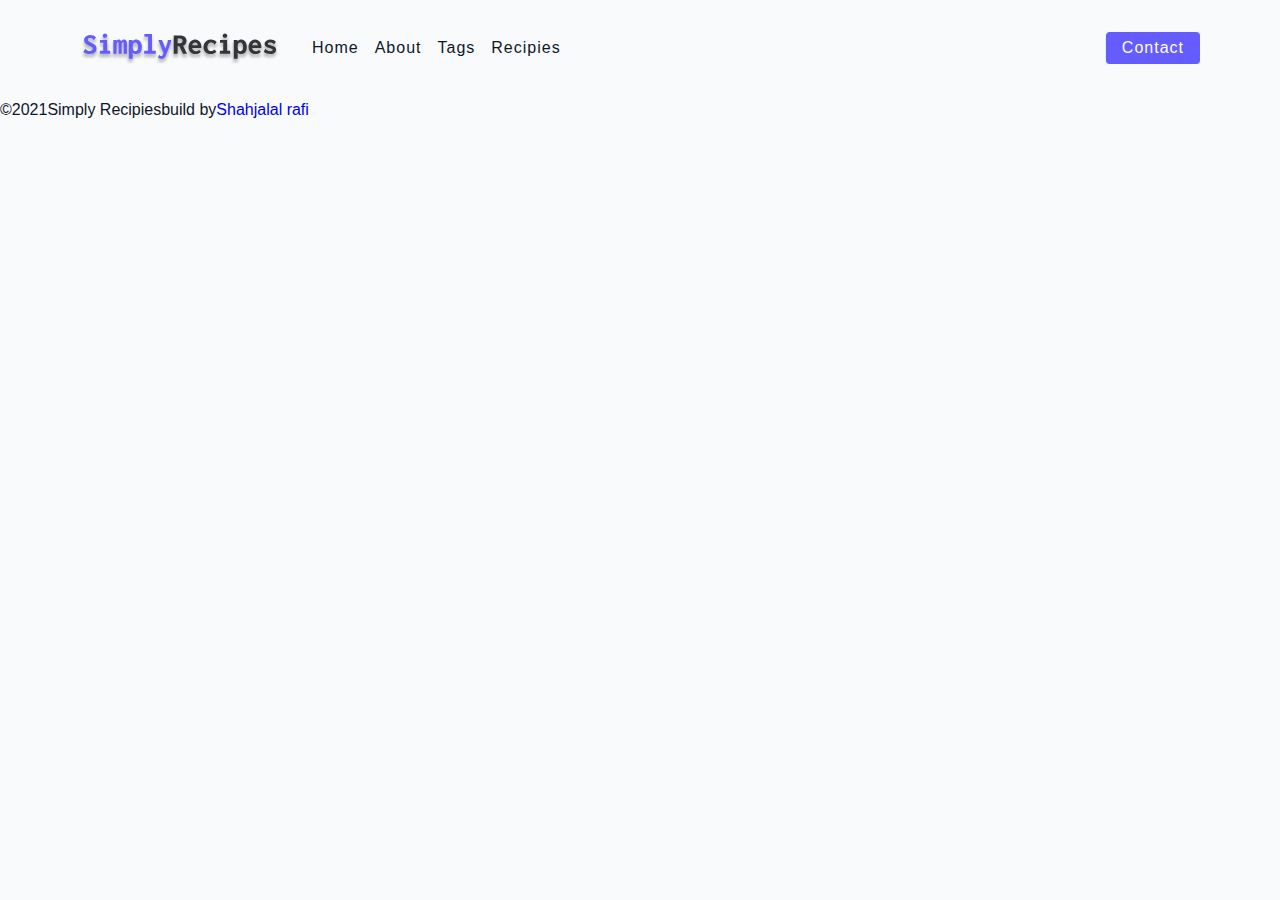
==== index.html @ 2721def8 "uploading simply recipies" ====
<!DOCTYPE html>
<html lang="en">

<head>
  <meta charset="UTF-8" />
  <meta http-equiv="X-UA-Compatible" content="IE=edge" />
  <meta name="viewport" content="width=device-width, initial-scale=1.0" />
  <title>Simply Recipes || Starter</title>
  <!-- favicon -->
  <link rel="shortcut icon" href="./assets/favicon.ico" type="image/x-icon" />
  <!-- normalize -->
  <link rel="stylesheet" href="./css/normalize.css" />
  <!-- font-awesome -->
  <link rel="stylesheet" href="https://cdnjs.cloudflare.com/ajax/libs/font-awesome/5.14.0/css/all.min.css" />
  <!-- main css -->
  <link rel="stylesheet" href="./css/main.css" />
</head>

<body>

  <!-- nav -->
  <nav class="navbar">
    <div class="nav-center">
      <!-- header -->
      <div class="nav-header">
        <a href="index.html" class="logo">
          <img src="assets/logo.svg" alt="simple recipies">
        </a>
        <button type="button" class="btn nav-btn">
          <i class="fas fa-align-justify"></i>
        </button>
      </div>

      <!-- links -->
      <div class="nav-links">
        <a href="index.html" class="nav-link">Home</a>
        <a href="about.html" class="nav-link">about</a>
        <a href="tags.html" class="nav-link">Tags</a>
        <a href="recipes.html" class="nav-link">recipies</a>
        <div class="nav-link contact-link">
          <a href="contact.html" class="btn">contact</a>
        </div>
      </div>
    </div>
  </nav>

  <!-- main start -->
  <main class="page"></main>
  <!-- main end here -->

  <!-- Footer -->
  <footer class="page-footer">
    <p>&copy;<span id="date">2021</span><span class="footer-logo">Simply Recipies</span>build by<a href="https://www.linkedin.com/in/shahjalal-rafi-bb710a1b4/">Shahjalal rafi</a></p>
  </footer>

  <!-- script -->
  <script src="js/app.js"></script>
</body>

</html>
---- css/main.css ----
*,
::after,
::before {
  box-sizing: border-box;
}
/* fonts */

@import url('https://fonts.googleapis.com/css2?family=Roboto:wght@400;500;600&family=Montserrat&display=swap');
html {
  font-size: 100%;
} /*16px*/

:root {
  /* colors */
  --primary-100: #e2e0ff;
  --primary-200: #c1beff;
  --primary-300: #a29dff;
  --primary-400: #837dff;
  --primary-500: #645cff;
  --primary-600: #504acc;
  --primary-700: #3c3799;
  --primary-800: #282566;
  --primary-900: #141233;

  /* grey */
  --grey-50: #f8fafc;
  --grey-100: #f1f5f9;
  --grey-200: #e2e8f0;
  --grey-300: #cbd5e1;
  --grey-400: #94a3b8;
  --grey-500: #64748b;
  --grey-600: #475569;
  --grey-700: #334155;
  --grey-800: #1e293b;
  --grey-900: #0f172a;
  /* rest of the colors */
  --black: #222;
  --white: #fff;
  --red-light: #f8d7da;
  --red-dark: #842029;
  --green-light: #d1e7dd;
  --green-dark: #0f5132;

  /* fonts  */
  --headingFont: 'Roboto', sans-serif;
  --bodyFont: 'Nunito', sans-serif;
  --smallText: 0.7em;
  /* rest of the vars */
  --backgroundColor: var(--grey-50);
  --textColor: var(--grey-900);
  --borderRadius: 0.25rem;
  --letterSpacing: 1px;
  --transition: 0.3s ease-in-out all;
  --max-width: 1120px;
  --fixed-width: 600px;

  /* box shadow*/
  --shadow-1: 0 1px 3px 0 rgba(0, 0, 0, 0.1), 0 1px 2px 0 rgba(0, 0, 0, 0.06);
  --shadow-2: 0 4px 6px -1px rgba(0, 0, 0, 0.1),
    0 2px 4px -1px rgba(0, 0, 0, 0.06);
  --shadow-3: 0 10px 15px -3px rgba(0, 0, 0, 0.1),
    0 4px 6px -2px rgba(0, 0, 0, 0.05);
  --shadow-4: 0 20px 25px -5px rgba(0, 0, 0, 0.1),
    0 10px 10px -5px rgba(0, 0, 0, 0.04);
}

body {
  background: var(--backgroundColor);
  font-family: var(--bodyFont);
  font-weight: 400;
  line-height: 1.75;
  color: var(--textColor);
}

p {
  margin-top: 0;
  margin-bottom: 1.5rem;
  max-width: 40em;
}

h1,
h2,
h3,
h4,
h5 {
  margin: 0;
  margin-bottom: 1.38rem;
  font-family: var(--headingFont);
  font-weight: 400;
  line-height: 1.3;
  text-transform: capitalize;
  letter-spacing: var(--letterSpacing);
}

h1 {
  margin-top: 0;
  font-size: 3.052rem;
}

h2 {
  font-size: 2.441rem;
}

h3 {
  font-size: 1.953rem;
}

h4 {
  font-size: 1.563rem;
}

h5 {
  font-size: 1.25rem;
}

small,
.text-small {
  font-size: var(--smallText);
}

a {
  text-decoration: none;
}
ul {
  list-style-type: none;
  padding: 0;
}

.img {
  width: 100%;
  display: block;
  object-fit: cover;
}
/* buttons */

.btn {
  cursor: pointer;
  color: var(--white);
  background: var(--primary-500);
  border: transparent;
  border-radius: var(--borderRadius);
  letter-spacing: var(--letterSpacing);
  padding: 0.375rem 0.75rem;
  box-shadow: var(--shadow-1);
  transition: var(--transtion);
  text-transform: capitalize;
  display: inline-block;
}
.btn:hover {
  background: var(--primary-700);
  box-shadow: var(--shadow-3);
}
.btn-hipster {
  color: var(--primary-500);
  background: var(--primary-200);
}
.btn-hipster:hover {
  color: var(--primary-200);
  background: var(--primary-700);
}
.btn-block {
  width: 100%;
}

/* alerts */
.alert {
  padding: 0.375rem 0.75rem;
  margin-bottom: 1rem;
  border-color: transparent;
  border-radius: var(--borderRadius);
}

.alert-danger {
  color: var(--red-dark);
  background: var(--red-light);
}
.alert-success {
  color: var(--green-dark);
  background: var(--green-light);
}
/* form */

.form {
  width: 90vw;
  max-width: var(--fixed-width);
  background: var(--white);
  border-radius: var(--borderRadius);
  box-shadow: var(--shadow-2);
  padding: 2rem 2.5rem;
  margin: 3rem auto;
}
.form-label {
  display: block;
  font-size: var(--smallText);
  margin-bottom: 0.5rem;
  text-transform: capitalize;
  letter-spacing: var(--letterSpacing);
}
.form-input,
.form-textarea {
  width: 100%;
  padding: 0.375rem 0.75rem;
  border-radius: var(--borderRadius);
  background: var(--backgroundColor);
  border: 1px solid var(--grey-200);
}

.form-row {
  margin-bottom: 1rem;
}

.form-textarea {
  height: 7rem;
}
::placeholder {
  font-family: inherit;
  color: var(--grey-400);
}
.form-alert {
  color: var(--red-dark);
  letter-spacing: var(--letterSpacing);
  text-transform: capitalize;
}
/* alert */

@keyframes spinner {
  to {
    transform: rotate(360deg);
  }
}

.loading {
  width: 6rem;
  height: 6rem;
  border: 5px solid var(--grey-400);
  border-radius: 50%;
  border-top-color: var(--primary-500);
  animation: spinner .6s linear infinite;
}
.loading {
  margin: 0 auto;
}
/* title */

.title {
  text-align: center;
}

.title-underline {
  background: var(--primary-500);
  width: 7rem;
  height: 0.25rem;
  margin: 0 auto;
  margin-top: -1rem;
}

/*
=============== 
Navbar
===============
*/
nav {
  display: flex;
  justify-content: center;
  align-items: center;
}
.nav-center {
  width: 90vw;
  max-width: var(--max-width);
}

.nav-header {
  height: 6rem;
  display: flex;
  justify-content: space-between;
  align-items: center;
}

.nav-header .logo {
  display: flex;
  align-items: center;
}


.nav-header img {
  width: 200px;
}

.nav-header button {
  padding: .15rem .75rem;
}

.nav-links {
  display: flex;
  flex-direction: column;
  height: 0;
  overflow: hidden;
}

.show-links {
  height: 317px;
}

.nav-link {
  display: block;
  text-align: center;
  text-transform: capitalize;
  border-top: 1px solid var(--grey-500);
  padding: 1rem 0;
  color: var(--grey-900);
  letter-spacing: var(--letterSpacing);
  transition: var(--transition);
}

.nav-link:hover {
  color: var(--primary-500);
}

.contact-link a {
  padding: .15rem 1rem;
}

/* 
  ==========
  main
  ==========
*/


/* 
  ==========
  Footer
  ==========
*/



/* 
  ==========
  media query
  ==========
*/
@media screen and (min-width: 992px) {
    .nav-btn {
      display: none;
    }
    .navbar {
      height: 6rem;
    }
    .nav-center {
      display: flex;
      align-items: center;
    }
    .nav-header {
      height: auto;
      margin-right: 2rem;
    }
    .nav-links {
      height: auto;
      flex-direction: row;
      align-items: center;
      width: 100%;;
    }
    .nav-link {
      padding: 0;
      margin-right: 1rem;
      border-top: none;
      font-size: 1rem;
    }
    .contact-link {
      margin-left: auto;
      margin-right: 0;
    }
}
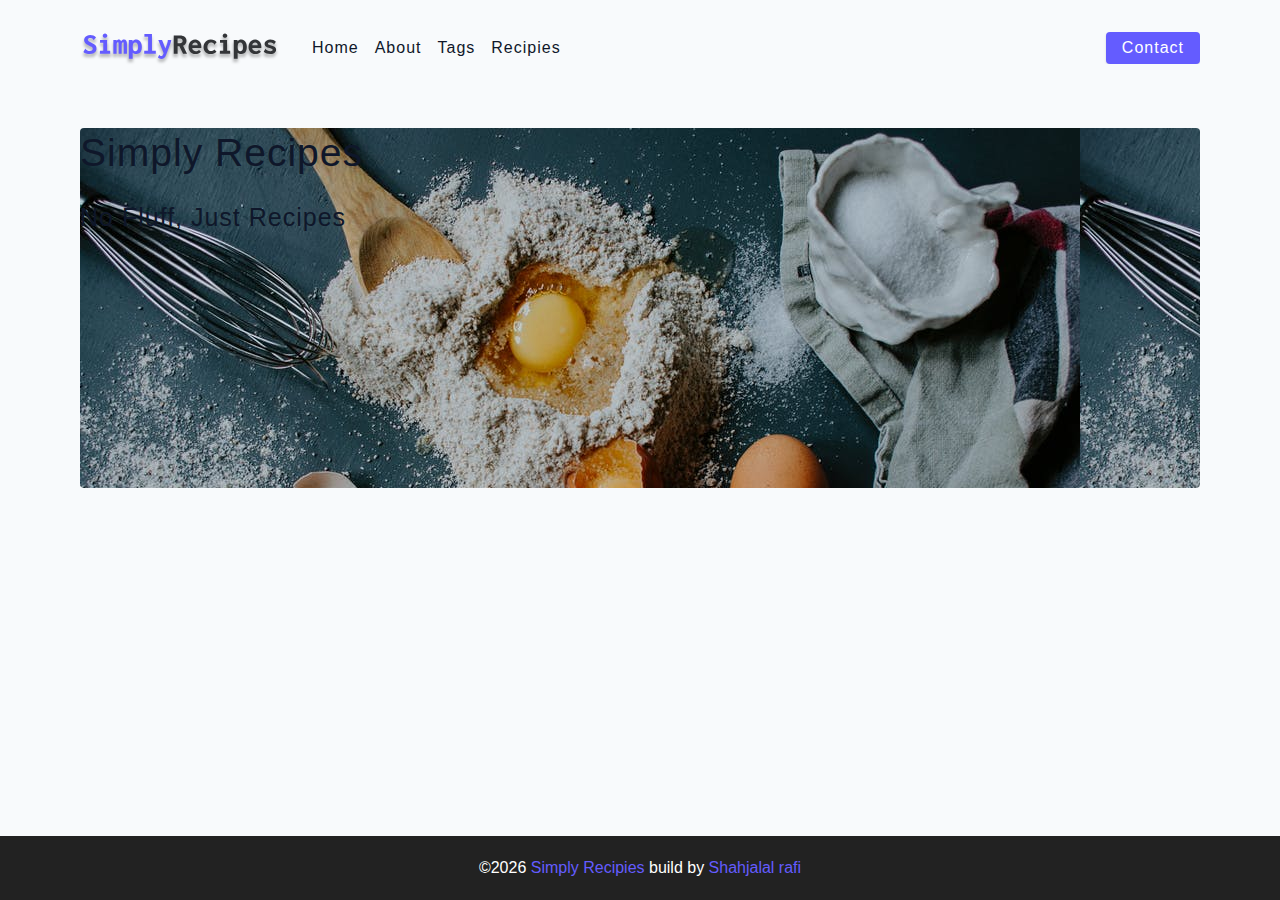
==== commit 38763c29: "added reuseable code in every page" ====
--- a/index.html
+++ b/index.html
@@ -45,12 +45,19 @@
   </nav>
 
   <!-- main start -->
-  <main class="page"></main>
+  <main class="page">
+    <div class="hero">
+      <div class="hero-container">
+        <h2>Simply Recipes</h2>
+        <h4>No Fluff, Just Recipes</h4>
+      </div>
+    </div>
+  </main>
   <!-- main end here -->
 
   <!-- Footer -->
   <footer class="page-footer">
-    <p>&copy;<span id="date">2021</span><span class="footer-logo">Simply Recipies</span>build by<a href="https://www.linkedin.com/in/shahjalal-rafi-bb710a1b4/">Shahjalal rafi</a></p>
+    <p>&copy;<span id="date"></span><span class="footer-logo"> Simply Recipies</span> build by <a href="https://www.linkedin.com/in/shahjalal-rafi-bb710a1b4/"> Shahjalal rafi</a></p>
   </footer>
 
   <!-- script -->
--- a/css/main.css
+++ b/css/main.css
@@ -325,14 +325,48 @@
   main
   ==========
 */
-
+.page {
+  padding-top: 2rem;
+  width: 90vw;
+  max-width: var(--max-width);
+  margin: 0 auto;
+  height: calc(100vh - (6rem + 4rem));
+}
 
 /* 
   ==========
+  hero
+  ==========
+*/
+.hero {
+  background-image: url(../assets//main.jpeg);
+  height: 40vh;
+  border-radius: var(--borderRadius);
+}
+
+
+
+/* 
+  ==========
   Footer
   ==========
 */
-
+.page-footer {
+  background-color: var(--black);
+  color: var(--white);
+  height: 4rem;
+  display: flex;
+  justify-content: center;
+  align-items: center;
+}
+
+.page-footer p {
+  margin-bottom: 0;
+}
+
+.footer-logo, .page-footer a {
+  color: var(--primary-500);
+}
 
 
 /* 
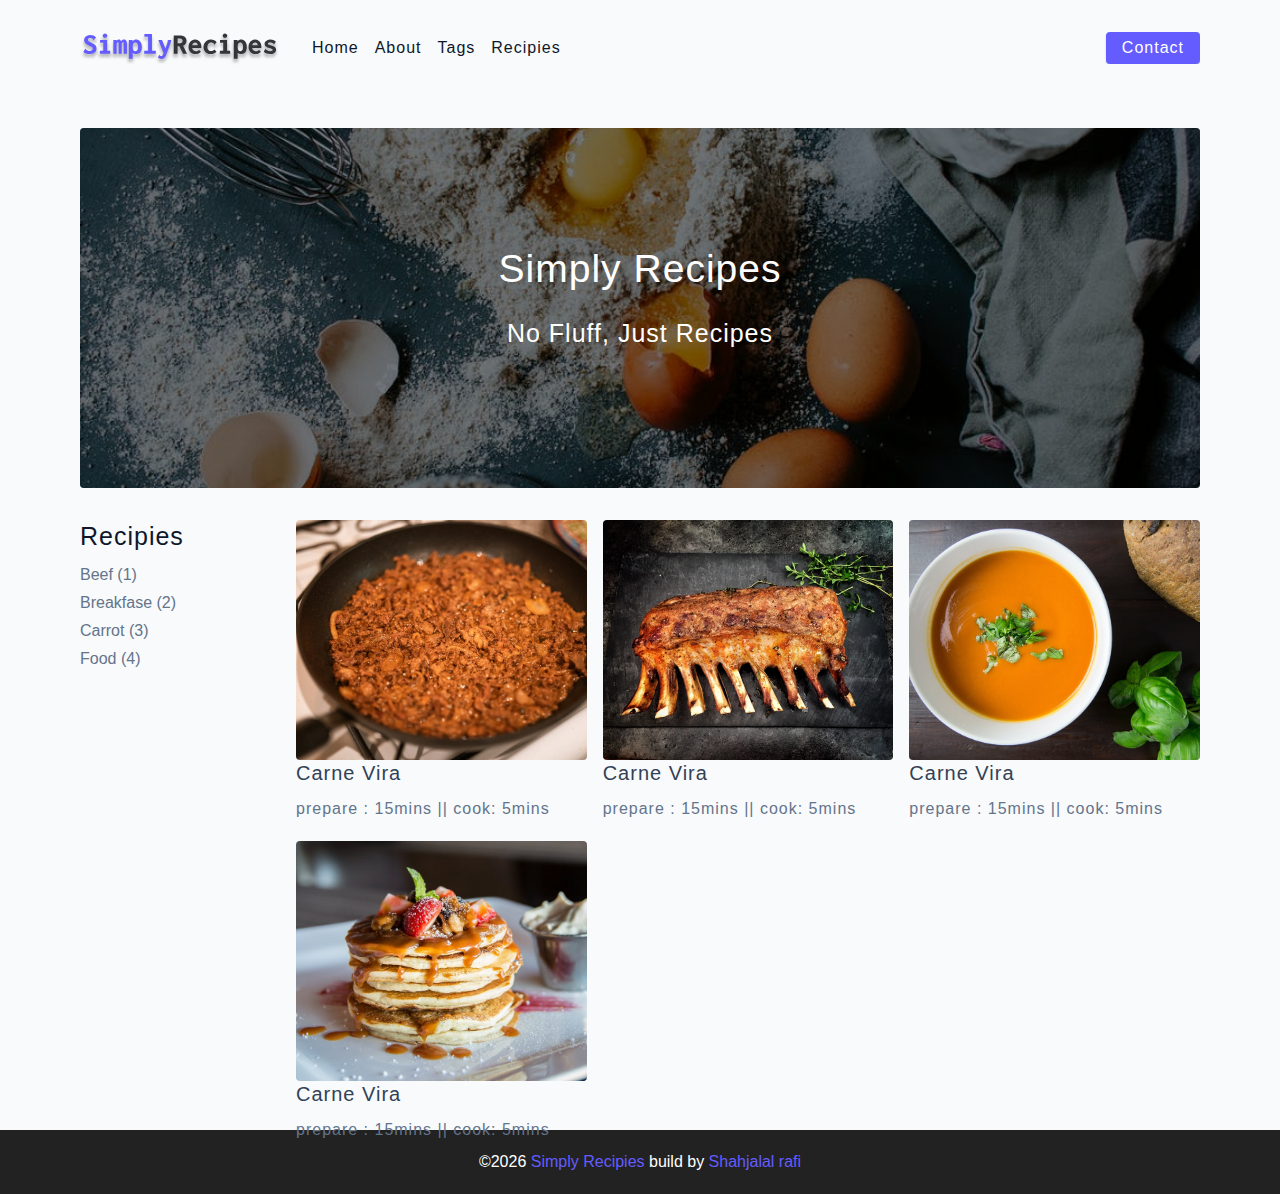
==== commit 04d688bb: "added recipies" ====
--- a/index.html
+++ b/index.html
@@ -46,18 +46,71 @@
 
   <!-- main start -->
   <main class="page">
+    <!-- Hero section start -->
     <div class="hero">
       <div class="hero-container">
-        <h2>Simply Recipes</h2>
-        <h4>No Fluff, Just Recipes</h4>
+        <div class="hero-text">
+          <h2>Simply Recipes</h2>
+          <h4>No Fluff, Just Recipes</h4>
+        </div>
       </div>
     </div>
+    <!-- Hero section start -->
+
+    <!-- Recipies lists start -->
+    <div class="recipies-container">
+      <!-- Tags container start -->
+      <div class="tags-container">
+        <h4>recipies</h4>
+        <div class="tags-lists">
+          <a href="tag-template.html">Beef (1)</a>
+          <a href="tag-template.html">Breakfase (2)</a>
+          <a href="tag-template.html">Carrot (3)</a>
+          <a href="tag-template.html">Food (4)</a>
+        </div>
+      </div>
+      <!-- tags container end -->
+      <!-- Recipies container -->
+      <div class="recipies-lists">
+        <!-- Single recipies -->
+        <a href="single-recipe.html" class="recipe">
+          <img src="assets/recipes/recipe-1.jpeg" alt="food" class="img recipe-img" />
+          <h5>carne vira</h5>
+          <p>prepare : 15mins || cook: 5mins</p>
+        </a>
+        <!-- Single recipies -->
+        <!-- Single recipies -->
+        <a href="single-recipe.html" class="recipe">
+          <img src="assets/recipes/recipe-2.jpeg" alt="food" class="img recipe-img" />
+          <h5>carne vira</h5>
+          <p>prepare : 15mins || cook: 5mins</p>
+        </a>
+        <!-- Single recipies -->
+        <!-- Single recipies -->
+        <a href="single-recipe.html" class="recipe">
+          <img src="assets/recipes/recipe-3.jpeg" alt="food" class="img recipe-img" />
+          <h5>carne vira</h5>
+          <p>prepare : 15mins || cook: 5mins</p>
+        </a>
+        <!-- Single recipies -->
+        <!-- Single recipies -->
+        <a href="single-recipe.html" class="recipe">
+          <img src="assets/recipes/recipe-4.jpeg" alt="food" class="img recipe-img" />
+          <h5>carne vira</h5>
+          <p>prepare : 15mins || cook: 5mins</p>
+        </a>
+        <!-- Single recipies -->
+      </div>
+      <!-- Recipies container end -->
+    </div>
+    <!-- Recipies lists end -->
   </main>
   <!-- main end here -->
 
   <!-- Footer -->
   <footer class="page-footer">
-    <p>&copy;<span id="date"></span><span class="footer-logo"> Simply Recipies</span> build by <a href="https://www.linkedin.com/in/shahjalal-rafi-bb710a1b4/"> Shahjalal rafi</a></p>
+    <p>&copy;<span id="date"></span><span class="footer-logo"> Simply Recipies</span> build by <a
+        href="https://www.linkedin.com/in/shahjalal-rafi-bb710a1b4/"> Shahjalal rafi</a></p>
   </footer>
 
   <!-- script -->
--- a/css/main.css
+++ b/css/main.css
@@ -330,8 +330,9 @@
   width: 90vw;
   max-width: var(--max-width);
   margin: 0 auto;
-  height: calc(100vh - (6rem + 4rem));
-}
+  min-height: calc(100vh - (6rem + 4rem));
+}
+
 
 /* 
   ==========
@@ -339,32 +340,152 @@
   ==========
 */
 .hero {
-  background-image: url(../assets//main.jpeg);
   height: 40vh;
-  border-radius: var(--borderRadius);
-}
-
-
+  position: relative;
+  margin-bottom: 2rem;
+  background: url('../assets/main.jpeg') center/cover no-repeat;
+  border-radius: var(--borderRadius);
+}
+
+.hero-container {
+  position: absolute;
+  top: 0;
+  left: 0;
+  width: 100%;
+  height: 100%;
+  display: flex;
+  align-items: center;
+  justify-content: center;
+  background: rgba(0, 0, 0, 0.4);
+  border-radius: var(--borderRadius);
+}
+
+.hero-text {
+  color: var(--white);
+  text-align: center;
+}
+
+@media screen and (min-width: 768px) {
+  .hero-text h1 {
+    font-size: 4rem;
+    margin-bottom: 0;
+  }
+}
 
 /* 
   ==========
   Footer
   ==========
 */
+.recipies-container {
+  display: grid;
+  gap: 2rem 1rem;
+}
+
+.tags-container {
+  order: 1;
+  display: flex;
+  flex-direction: column;
+  padding-bottom: 3rem;
+}
+
+.recipies-lists {
+  display: grid;
+  gap: 2rem 1rem;
+}
+
+.tags-container h4 {
+  margin-bottom: 0.5rem;
+  font-weight: 500;
+}
+
+.tags-lists {
+  display: grid;
+  grid-template-columns: 1fr 1fr 1fr;
+}
+
+.tags-lists a {
+  color: var(--grey-500);
+  display: block;
+  text-transform: capitalize;
+}
+
+.tags-lists a:hover {
+  color: var(--primary-500);
+}
+
+.recipe {
+  display: block;
+}
+
+.recipe .recipe-img {
+  height: 15rem;
+  border-radius: var(--borderRadius);
+}
+
+.recipe p {
+  line-height: 1px;
+  letter-spacing: var(--letterSpacing);
+  margin-bottom: 0;
+  color: var(--grey-500);
+}
+
+.recipe h5 {
+  color: var(--grey-700);
+}
+
+@media screen and (min-width: 576px) {
+  .recipies-lists {
+    grid-template-columns: 1fr 1fr;
+  }
+  .recipe-img {
+    height: 10rem;
+  }
+}
+
+@media screen and (min-width: 992px) {
+  .recipies-container {
+    grid-template-columns: 200px 1fr;
+  }
+  .tags-container {
+    order: 0;
+  }
+  .tags-lists {
+    grid-template-columns: 1fr;
+  }
+}
+
+@media screen and (min-width: 1200px) {
+  .recipies-lists {
+    grid-template-columns: 1fr 1fr 1fr;
+  }
+}
+
+
+/* 
+  ==========
+  Footer
+  ==========
+*/
+
 .page-footer {
-  background-color: var(--black);
+  text-align: center;
+  height: 4rem;
+  display: flex;
+  align-items: center;
+  justify-content: center;
+  background: var(--black);
   color: var(--white);
-  height: 4rem;
-  display: flex;
-  justify-content: center;
-  align-items: center;
-}
-
+}
+.page-footer h5 {
+  margin-top: 0;
+  margin-bottom: 0;
+}
 .page-footer p {
   margin-bottom: 0;
 }
-
-.footer-logo, .page-footer a {
+.page-footer .footer-logo,
+.page-footer a {
   color: var(--primary-500);
 }
 
